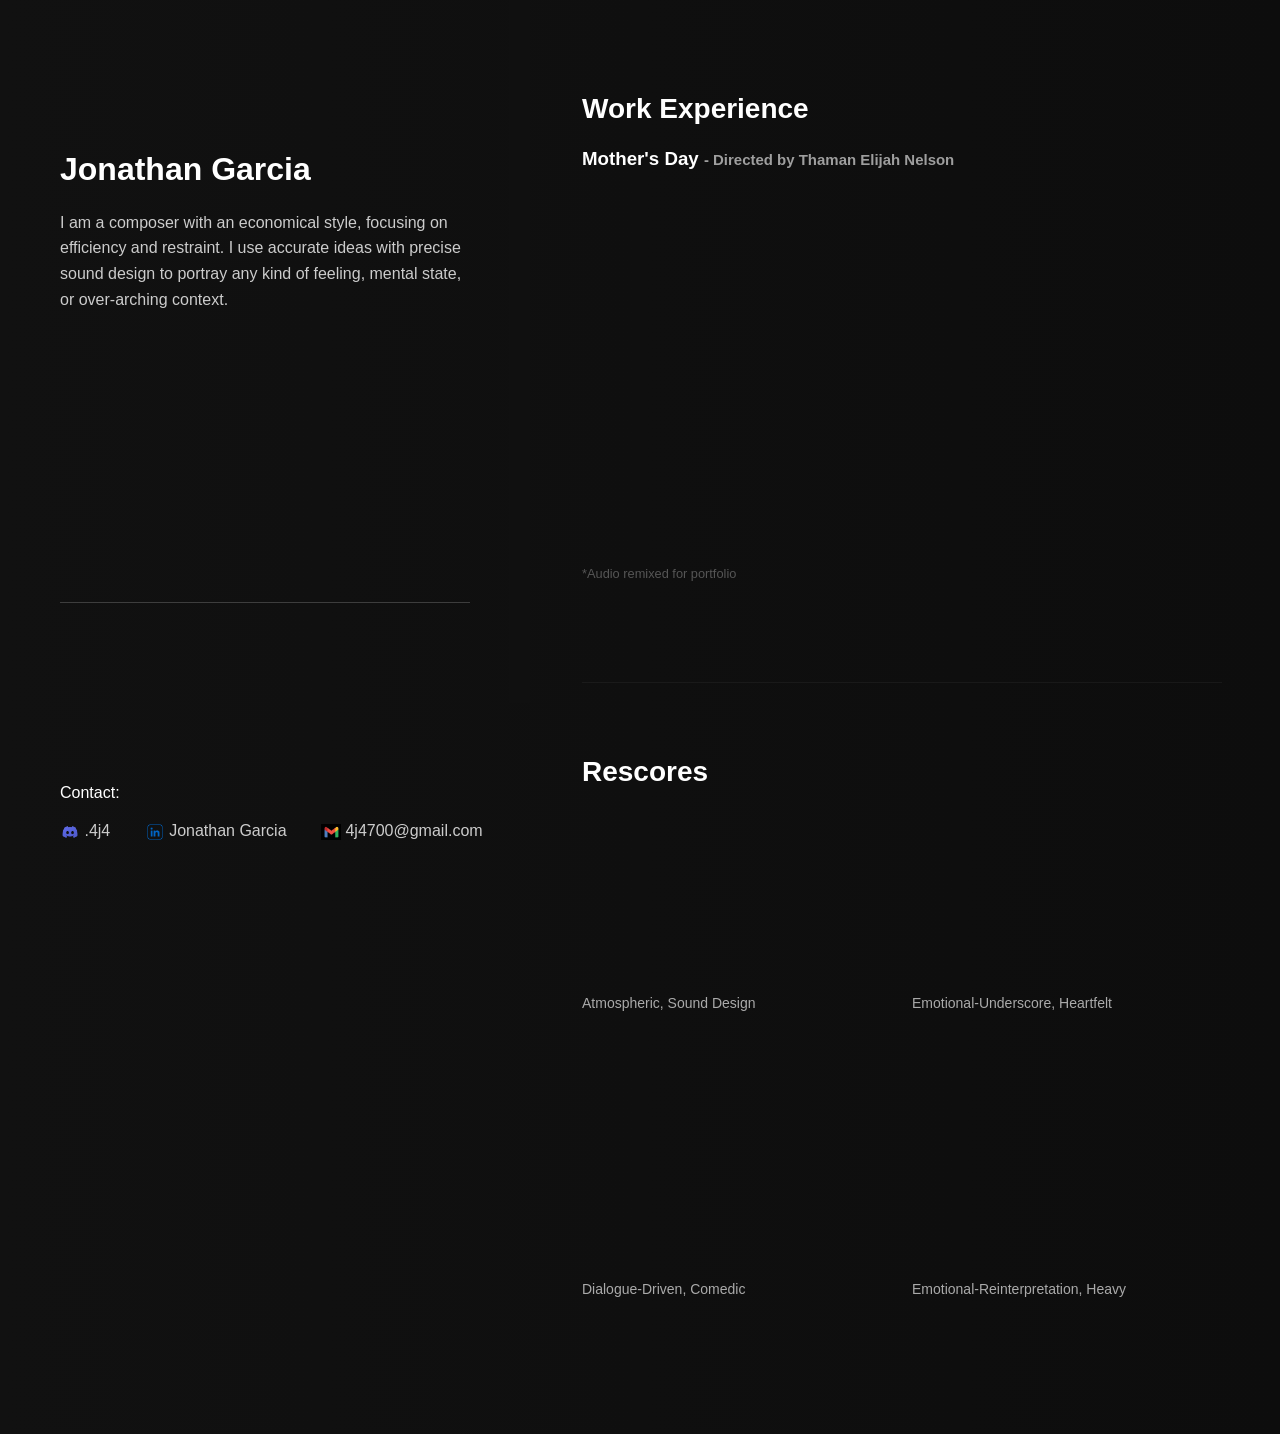
==== index.html @ 32bc4053 "Add files via upload" ====
<!DOCTYPE html>
 <html lang="en">
    <head>
        <meta charset="UTF-8">
        <title>Jonathan Garcia - Composer</title>
        <link rel="stylesheet" href="style.css">
    </head>
    <body>

        <!-- LEFT SIDE -->
        <div class="left">
           
            <div style="height: 70px;"></div>
            <h1>Jonathan Garcia</h1>
            <p>I am a composer with an economical style, focusing on efficiency and restraint. I use accurate ideas with precise sound design to portray any kind of feeling, mental state, or over-arching context.</p>
            <div class="break">
            </div>
            
            <div style="height:1px; background-color: rgba(255, 255, 255, 0.189); margin: 20px 0;"></div>
            <div style="height: 20px;"></div>
 
        </div>

        <!-- RIGHT SIDE -->
        <div class="right">
            <section class="main-project">
                <h2>Work Experience</h2>
                <!-- mothers day -->
                 <div class="project">

                    <h3>Mother's Day <span style="color: rgba(255, 255, 255, 0.6); font-size: 0.8em;"> - Directed by Thaman Elijah Nelson</span> </h3>
                <div style="padding:56.25% 0 0 0;position:relative;">
                    <iframe src="https://player.vimeo.com/video/1180027016?badge=0&amp;autopause=0&amp;player_id=0&amp;app_id=58479" 
                    frameborder="0" allow="fullscreen; picture-in-picture; clipboard-write; 
                    encrypted-media; web-share" referrerpolicy="strict-origin-when-cross-origin" 
                    style="position:absolute;top:0;left:0;width:100%;height:100%;" 
                    title="Mother's Day Soundtrack Compilation">
                </iframe></div><script src="https://player.vimeo.com/api/player.js"></script>
                <div style="height: 15px;"></div>
                <span style="color: rgba(255, 255, 255, 0.293); font-size: 0.8em;"> *Audio remixed for portfolio </span>
              

            </div>
            </section>

            <section class="rescores">
                <div style="height: 50px;"></div>
                <div style="height:1px; background-color: rgba(255, 255, 255, 0.048); margin: 0px 0;"></div>
                <div style="height: 50px;"></div>
                <h2>Rescores</h2>
                <!-- PROJECTS -->
            <div class="rescores-grid">
            <div class="project">
                <div style="padding:56.25% 0 0 0;position:relative;"><iframe src="https://player.vimeo.com/video/1180936733?h=fd25e96205&amp;badge=0&amp;autopause=0&amp;player_id=0&amp;app_id=58479" frameborder="0" allow="autoplay; fullscreen; picture-in-picture; clipboard-write; encrypted-media; web-share" referrerpolicy="strict-origin-when-cross-origin" style="position:absolute;top:0;left:0;width:100%;height:100%;" title="Blade Runner 2049 Flight to Wallace Scene Rescore"></iframe></div><script src="https://player.vimeo.com/api/player.js"></script>
                <p> Atmospheric, Sound Design
                </p>
            </div>

          <div class="project">
                <div style="padding:56.25% 0 0 0;position:relative;"><iframe src="https://player.vimeo.com/video/1180195581?badge=0&amp;autopause=0&amp;player_id=0&amp;app_id=58479" frameborder="0" allow="autoplay; fullscreen; picture-in-picture; clipboard-write; encrypted-media; web-share" referrerpolicy="strict-origin-when-cross-origin" style="position:absolute;top:0;left:0;width:100%;height:100%;" title="The Pursuit of Happyness Basketball Scene Rescore"></iframe></div><script src="https://player.vimeo.com/api/player.js"></script>
                <p> Emotional-Underscore, Heartfelt
                </p>
            </div>

            <div class="project">
                <div style="padding:56.25% 0 0 0;position:relative;">
                        <iframe src="https://player.vimeo.com/video/1180030955?badge=0&amp;autopause=0&amp;player_id=0&amp;app_id=58479"
                        frameborder="0" allow="fullscreen; picture-in-picture; clipboard-write; 
                        encrypted-media; web-share" referrerpolicy="strict-origin-when-cross-origin" 
                        style="position:absolute;top:0;left:0;width:100%;height:100%;" 
                        title="Gamers! Rumor Fuel Scene Rescore">
                    </iframe></div><script src="https://player.vimeo.com/api/player.js"></script>
                <p> Dialogue-Driven, Comedic </p>
            </div>

            <div class="project">
                    <div style="padding:56.25% 0 0 0;position:relative;">
                    <iframe src="https://player.vimeo.com/video/1179742476?badge=0&amp;autopause=0&amp;player_id=0&amp;app_id=58479"
                     frameborder="0" allow="autoplay; fullscreen; picture-in-picture; clipboard-write; 
                     encrypted-media; web-share" referrerpolicy="strict-origin-when-cross-origin" 
                     style="position:absolute;top:0;left:0;width:100%;height:100%;" 
                     title="Solo Leveling Igris Fight Ending Rescore">
                    </iframe></div><script src="https://player.vimeo.com/api/player.js"></script>
                <p> Emotional-Reinterpretation, Heavy </p>
            </div>
        </div>
          </section>
        </div>

            <div class="contact-section">
                Contact: 
             <p>
             
            <span style="margin-right: 30px;">
                <img src="Images/discord_PNG3.webp" alt="Discord" style="width:20px; vertical-align:middle;">
             .4j4
            </span>
            <span style="margin-right: 30px;">
              <img src="Images/linkedin_png.webp" alt="LinkedIn" style="width:20px; vertical-align:middle;">
             Jonathan Garcia
             </span>
             <span style="margin-right: 30px;">
              <img src="Images/gmail_png.webp" alt="Email" style="width:20px; vertical-align:middle;">
             4j4700@gmail.com
             </span>
            </p>
            </div>

    </body>
 </html>
---- style.css ----
body {
    margin: 0;
    font-family: Arial, sans-serif;
    /*background: #101010;*/
    background: linear-gradient(270deg, #0d0d0d, #111111);
    color: white;
    overflow-x: hidden;   /* prevent horizontal scroll */
}

/*section {
    padding: 60px 20px;
    max-width: 1000px;
    margin: auto;
}*/

.hero {
    display: flex;
    justify-content: flex-start;
    align-items: flex-start;
    height: 100vh;
    padding: 40px;
}

.hero h1 {
    font-size: 48px;
    margin-bottom: 10px;
}

.hero p {
    font-size: 20px;
    color: #aaa;
}

.projects h2 {
    margin-bottom: 30px;
}

.project {
    margin-bottom: 50px;
}

.project iframe {
    width: 100%;
    height: 400px;
    border: none;
    border-radius: 10px;
}

.project h3 {
    margin-top: 10px;
}

h2 {
    font-size: 28px;
}

p {
    line-height: 1.6;
    color: #ccc;
}

.project iframe {
    transition: transform 0.3s ease;
}

.project iframe:hover {
    transform: scale(1.02);
}

.container {
    display: flex;
    height: 100vh;
}

.left {
    width: 32%;
    padding: 60px;    
    position: fixed;
    top: 0;
    left: 0;

background: rgba(19, 19, 19, 0.412);

}

.right {
    margin-left: 40%;
    width: 50%;
    height: auto;        /* let it expand with content */
    padding: 70px;

    overflow: visible;   /* no internal scroll */
}

.rescores-grid {
    display: grid;
    grid-template-columns: 1fr 1fr;
    gap: 20px;
}

.project p {
    font-size: 14px;       /* smaller than body text */
    color: #aaa;           /* lighter than main text */
    margin-top: 8px;
    line-height: 1.4;
}

.contact-section {
    position: fixed;
    bottom: 40px;
    left: 60px;
}

.break {
    margin-top: 290px;
}

@media (max-width: 1200px) {
    .container {
        flex-direction: column;

        
    }

    

    body {
    margin: 0;
    font-family: Arial, sans-serif;
    /*background: #101010;*/
    background: linear-gradient(180deg, #0d0d0d, #111111);
    color: white;
    overflow-x: hidden;   /* prevent horizontal scroll */

    
}

    .left {
        position: relative !important;   /* override any fixed positioning */
        width: 100% !important;
        height: auto;
        padding: 20px;
    }

    .right {
        margin-left: 0 !important;       /* remove left margin */
        width: 100% !important;
        padding: 20px;
    }

    p {
        padding-left: 15px;
        padding-right: 15px;
        text-align: center; /* optional, looks nicer on small screens */
    }

    h1 {
        padding-left: 15px;
        padding-right: 15px;
        text-align: center;
    }

    .contact-section {
        position: relative;  /* stops being fixed */
        bottom: auto;
        left: auto;
        width: 100%;
        padding: 15px;       /* internal spacing */
        text-align: center;  /* looks nice on narrow screens */
        box-sizing: border-box;
    }

    .break {
        margin-top: 1px;
}
}
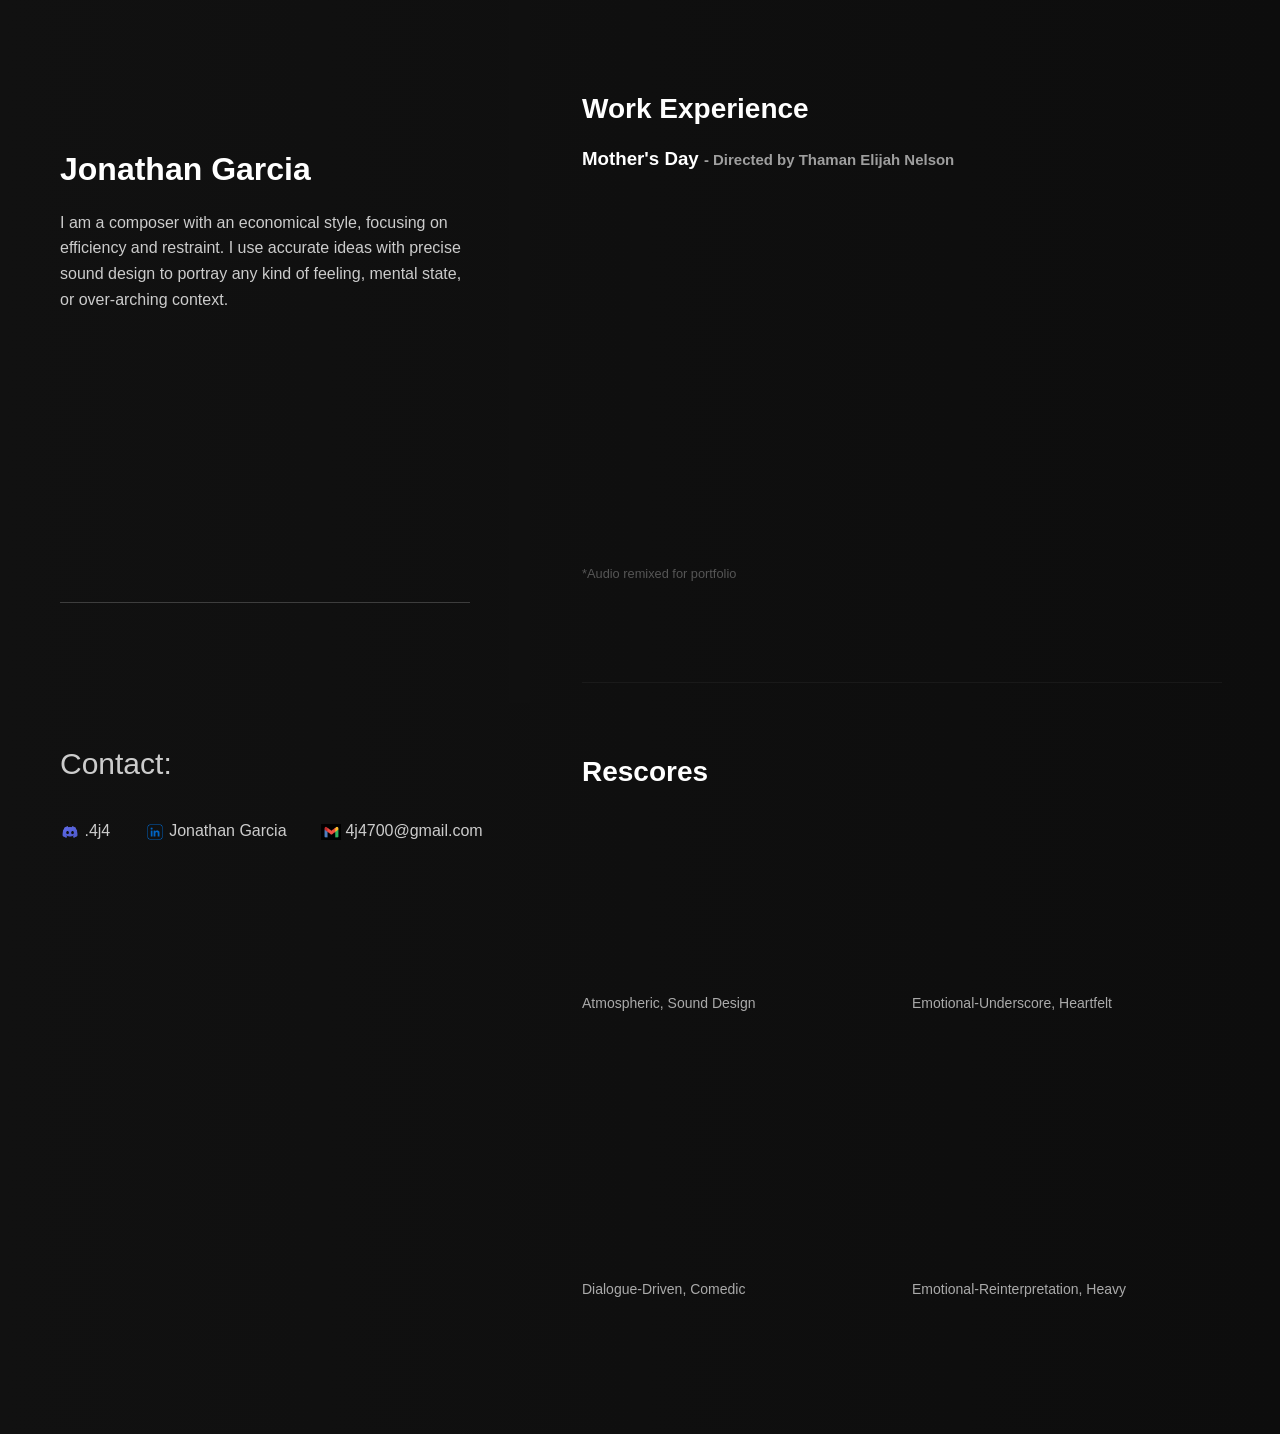
==== commit c15e51fe: "Add files via upload" ====
--- a/index.html
+++ b/index.html
@@ -12,6 +12,7 @@
            
             <div style="height: 70px;"></div>
             <h1>Jonathan Garcia</h1>
+            
             <p>I am a composer with an economical style, focusing on efficiency and restraint. I use accurate ideas with precise sound design to portray any kind of feeling, mental state, or over-arching context.</p>
             <div class="break">
             </div>
@@ -88,7 +89,9 @@
         </div>
 
             <div class="contact-section">
+                <p style="font-size: 30px">
                 Contact: 
+                </p>
              <p>
              
             <span style="margin-right: 30px;">
--- a/style.css
+++ b/style.css
@@ -115,6 +115,10 @@
     margin-top: 290px;
 }
 
+.composer {
+    font-size: 20px;
+}
+
 @media (max-width: 1200px) {
     .container {
         flex-direction: column;
@@ -133,6 +137,37 @@
     overflow-x: hidden;   /* prevent horizontal scroll */
 
     
+}
+
+h1{
+    font-size: 70px;
+}
+
+
+h2 {
+    font-size: 60px;
+}
+
+p {
+    line-height: 1.6;
+    color: #ccc;
+    font-size: 30px;
+}
+
+h3{
+    font-size: 40px;
+}
+
+
+.rescores-grid {
+    display:block;
+}
+
+.project p {
+    font-size: 30px;       /* smaller than body text */
+    color: #aaa;           /* lighter than main text */
+    margin-top: 8px;
+    line-height: 1.4;
 }
 
     .left {
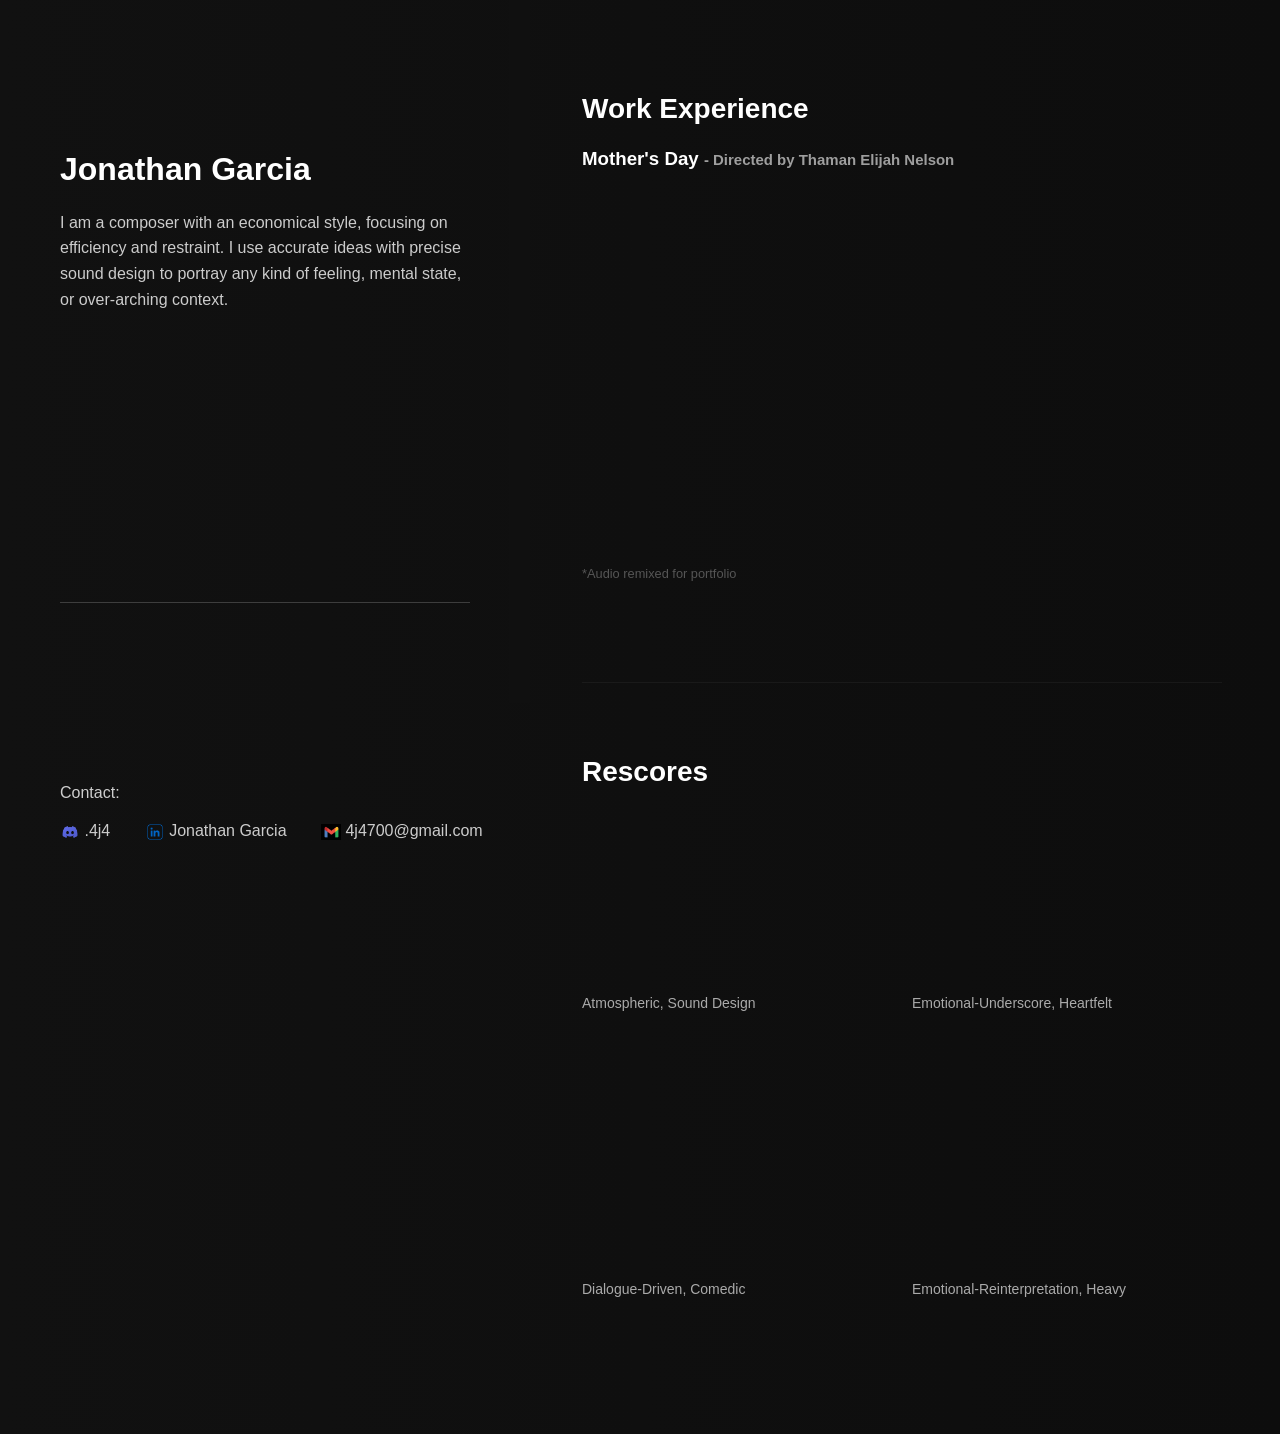
==== commit 037fff57: "Add files via upload" ====
--- a/index.html
+++ b/index.html
@@ -89,9 +89,9 @@
         </div>
 
             <div class="contact-section">
-                <p style="font-size: 30px">
+                <div class="contact-header">
                 Contact: 
-                </p>
+                </div>
              <p>
              
             <span style="margin-right: 30px;">
--- a/style.css
+++ b/style.css
@@ -119,6 +119,10 @@
     font-size: 20px;
 }
 
+.contact-header {
+    color: rgba(255, 255, 255, 0.797);
+}
+
 @media (max-width: 1200px) {
     .container {
         flex-direction: column;
@@ -158,6 +162,10 @@
     font-size: 40px;
 }
 
+.contact-header {
+    color: rgba(255, 255, 255, 0.83);
+    font-size: 30px;
+}
 
 .rescores-grid {
     display:block;
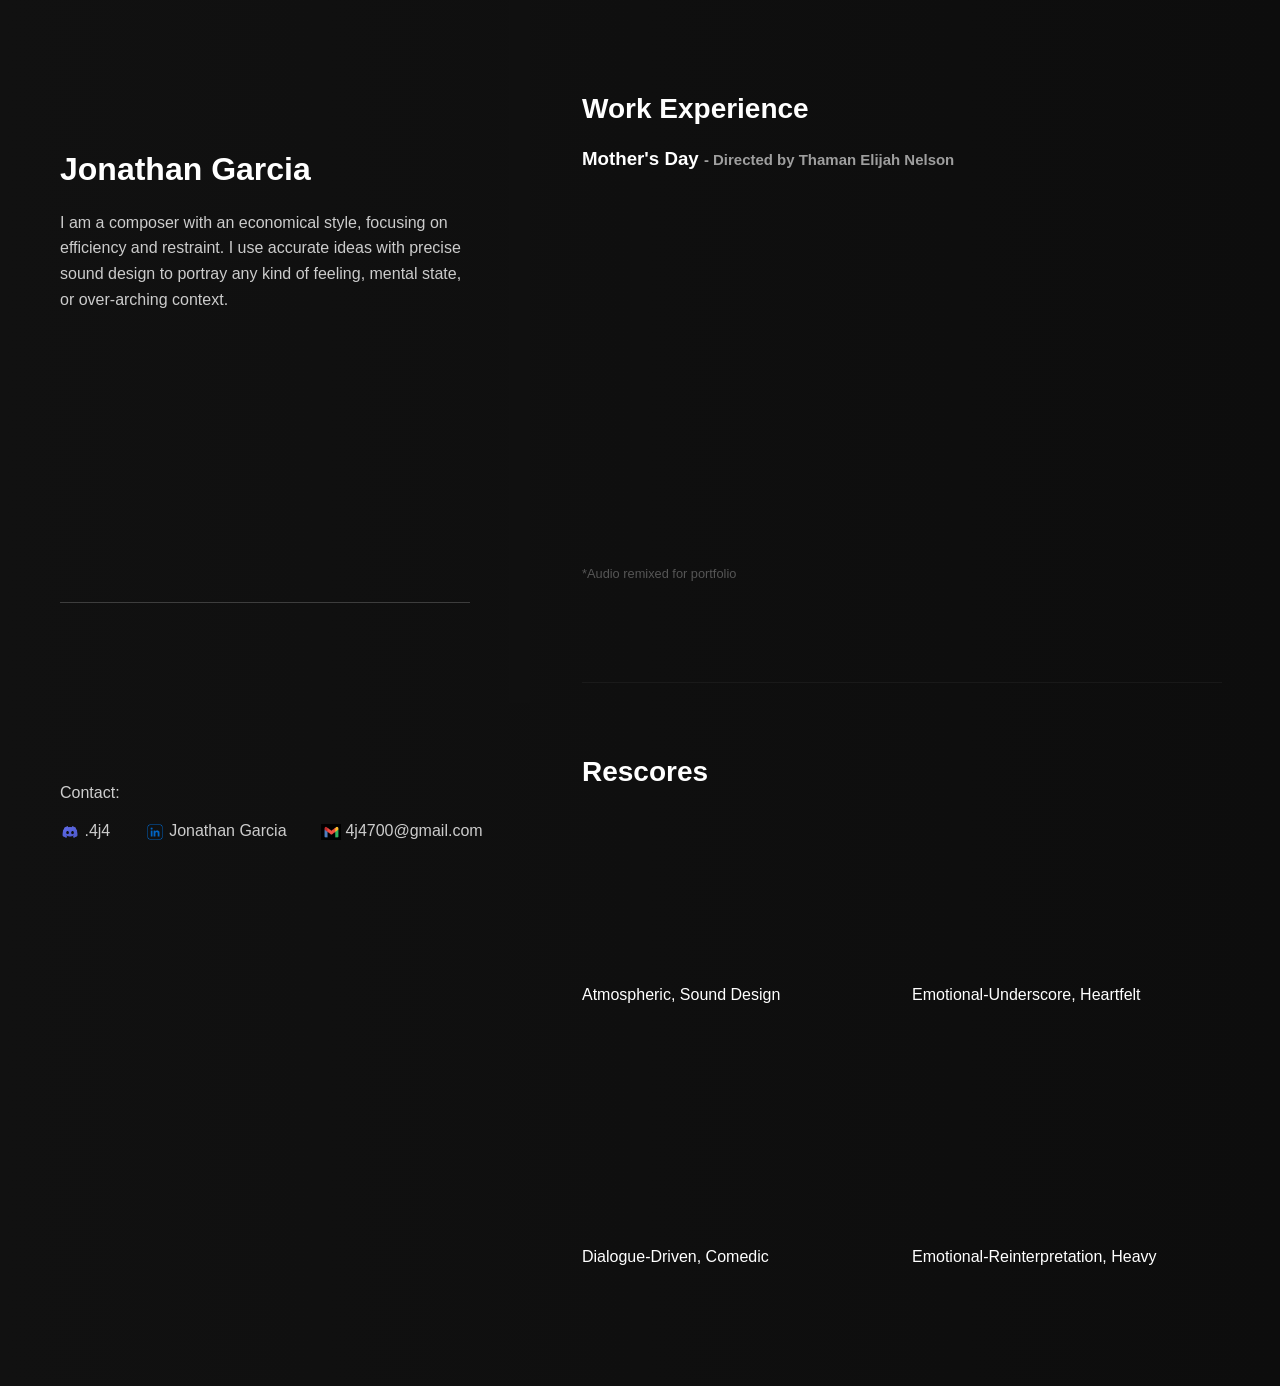
==== commit 260f500d: "Fix HTML formatting and structure" ====
--- a/index.html
+++ b/index.html
@@ -53,14 +53,15 @@
             <div class="rescores-grid">
             <div class="project">
                 <div style="padding:56.25% 0 0 0;position:relative;"><iframe src="https://player.vimeo.com/video/1180936733?h=fd25e96205&amp;badge=0&amp;autopause=0&amp;player_id=0&amp;app_id=58479" frameborder="0" allow="autoplay; fullscreen; picture-in-picture; clipboard-write; encrypted-media; web-share" referrerpolicy="strict-origin-when-cross-origin" style="position:absolute;top:0;left:0;width:100%;height:100%;" title="Blade Runner 2049 Flight to Wallace Scene Rescore"></iframe></div><script src="https://player.vimeo.com/api/player.js"></script>
-                <p> Atmospheric, Sound Design
-                </p>
+                <div class="space"> Atmospheric, Sound Design
+                </div>
             </div>
 
           <div class="project">
                 <div style="padding:56.25% 0 0 0;position:relative;"><iframe src="https://player.vimeo.com/video/1180195581?badge=0&amp;autopause=0&amp;player_id=0&amp;app_id=58479" frameborder="0" allow="autoplay; fullscreen; picture-in-picture; clipboard-write; encrypted-media; web-share" referrerpolicy="strict-origin-when-cross-origin" style="position:absolute;top:0;left:0;width:100%;height:100%;" title="The Pursuit of Happyness Basketball Scene Rescore"></iframe></div><script src="https://player.vimeo.com/api/player.js"></script>
-                <p> Emotional-Underscore, Heartfelt
-                </p>
+                <div class="space"> Emotional-Underscore, Heartfelt
+                </div>
+
             </div>
 
             <div class="project">
@@ -71,7 +72,8 @@
                         style="position:absolute;top:0;left:0;width:100%;height:100%;" 
                         title="Gamers! Rumor Fuel Scene Rescore">
                     </iframe></div><script src="https://player.vimeo.com/api/player.js"></script>
-                <p> Dialogue-Driven, Comedic </p>
+                <div class="space"> Dialogue-Driven, Comedic </div>
+
             </div>
 
             <div class="project">
@@ -82,7 +84,8 @@
                      style="position:absolute;top:0;left:0;width:100%;height:100%;" 
                      title="Solo Leveling Igris Fight Ending Rescore">
                     </iframe></div><script src="https://player.vimeo.com/api/player.js"></script>
-                <p> Emotional-Reinterpretation, Heavy </p>
+                <div class="space"> Emotional-Reinterpretation, Heavy </div>
+
             </div>
         </div>
           </section>
@@ -110,4 +113,4 @@
             </div>
 
     </body>
- </html>+ </html>
--- a/style.css
+++ b/style.css
@@ -123,6 +123,10 @@
     color: rgba(255, 255, 255, 0.797);
 }
 
+.space {
+    margin-top: 0px;
+}
+
 @media (max-width: 1200px) {
     .container {
         flex-direction: column;
@@ -140,22 +144,25 @@
     color: white;
     overflow-x: hidden;   /* prevent horizontal scroll */
 
-    
-}
-
-h1{
-    font-size: 70px;
-}
+    transform: scale(1.3);
+        transform-origin: top left;
+        width: 90%;
+}
+
 
 
 h2 {
-    font-size: 60px;
+    font-size: 100px;
 }
 
 p {
-    line-height: 1.6;
+    line-height: 1.4;
     color: #ccc;
     font-size: 30px;
+
+    padding-left: 15px;
+        padding-right: 15px;
+        text-align: center; /* optional, looks nicer on small screens */
 }
 
 h3{
@@ -176,6 +183,7 @@
     color: #aaa;           /* lighter than main text */
     margin-top: 8px;
     line-height: 1.4;
+    margin-bottom: 20px;
 }
 
     .left {
@@ -191,16 +199,11 @@
         padding: 20px;
     }
 
-    p {
-        padding-left: 15px;
-        padding-right: 15px;
-        text-align: center; /* optional, looks nicer on small screens */
-    }
-
     h1 {
         padding-left: 15px;
         padding-right: 15px;
         text-align: center;
+        font-size: 100px;
     }
 
     .contact-section {
@@ -216,4 +219,14 @@
     .break {
         margin-top: 1px;
 }
-}+
+    img {
+        transform: scale(2);
+        transform-origin: center;
+    }
+
+    .space {
+    margin-top: 100px;
+}
+    
+}
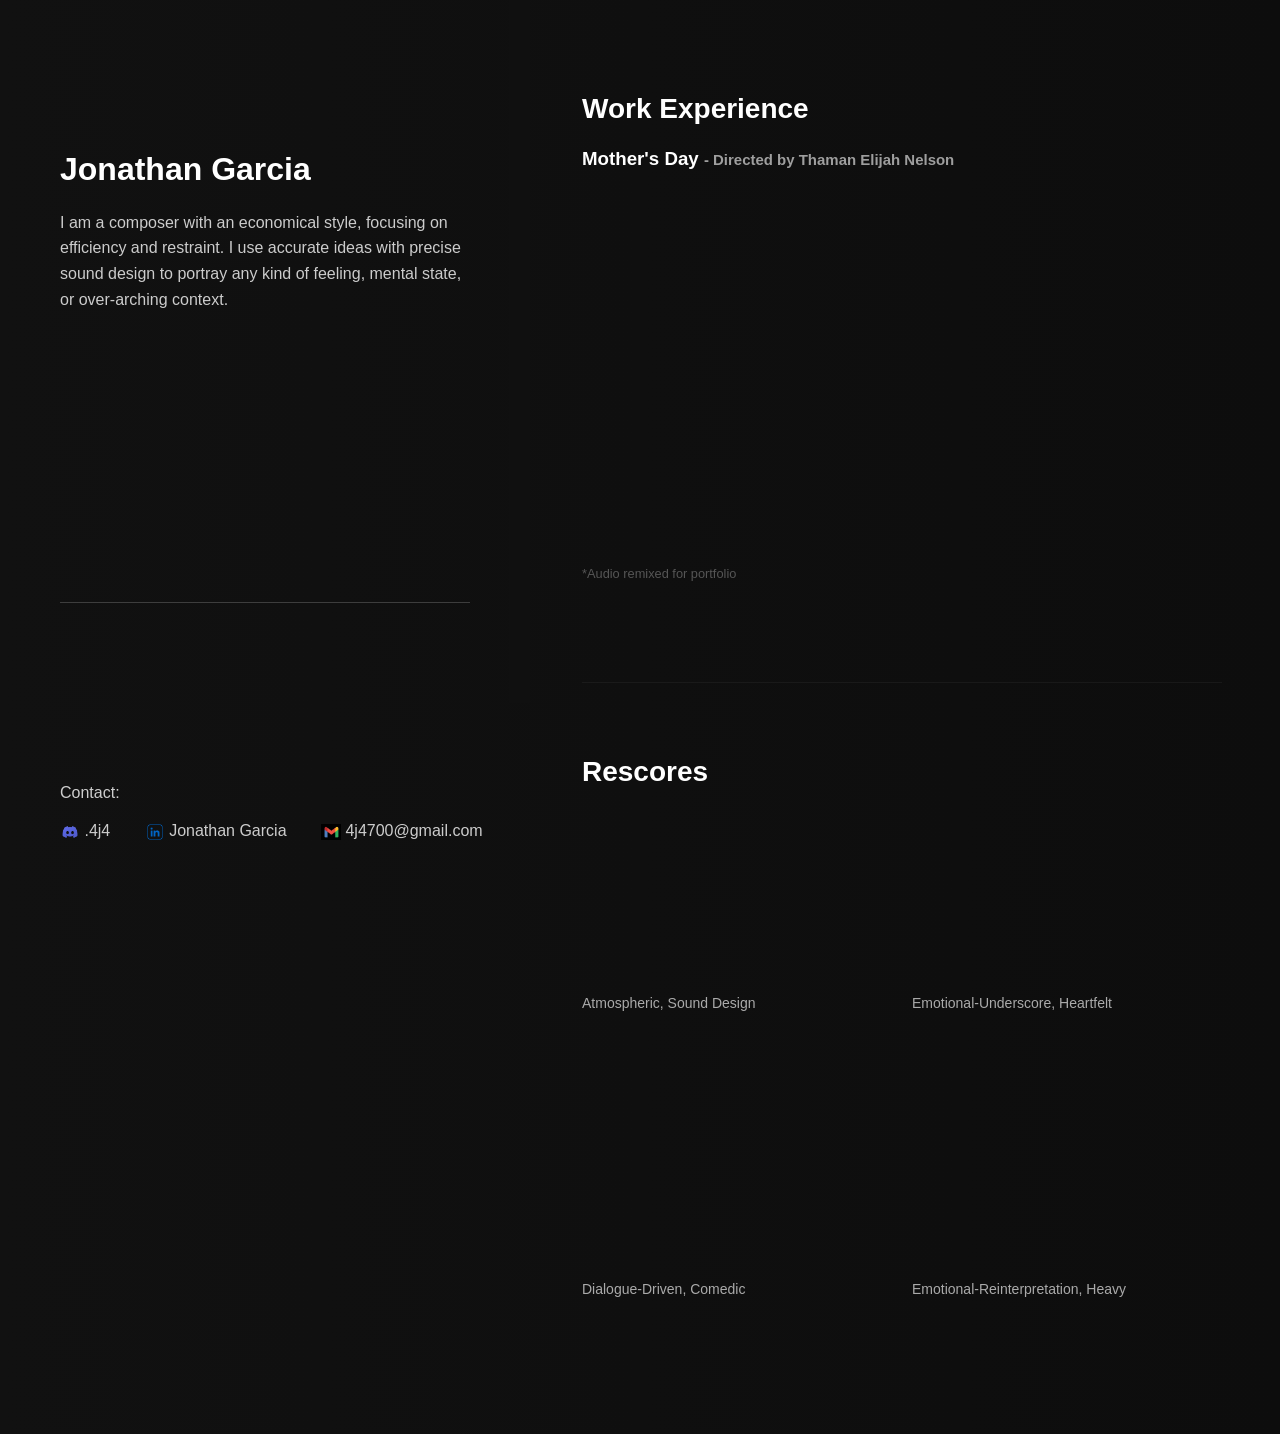
==== commit e6d12bb2: "Format HTML file with proper syntax" ====
--- a/index.html
+++ b/index.html
@@ -53,14 +53,14 @@
             <div class="rescores-grid">
             <div class="project">
                 <div style="padding:56.25% 0 0 0;position:relative;"><iframe src="https://player.vimeo.com/video/1180936733?h=fd25e96205&amp;badge=0&amp;autopause=0&amp;player_id=0&amp;app_id=58479" frameborder="0" allow="autoplay; fullscreen; picture-in-picture; clipboard-write; encrypted-media; web-share" referrerpolicy="strict-origin-when-cross-origin" style="position:absolute;top:0;left:0;width:100%;height:100%;" title="Blade Runner 2049 Flight to Wallace Scene Rescore"></iframe></div><script src="https://player.vimeo.com/api/player.js"></script>
-                <div class="space"> Atmospheric, Sound Design
-                </div>
+                <p> Atmospheric, Sound Design
+                </p>
             </div>
 
           <div class="project">
                 <div style="padding:56.25% 0 0 0;position:relative;"><iframe src="https://player.vimeo.com/video/1180195581?badge=0&amp;autopause=0&amp;player_id=0&amp;app_id=58479" frameborder="0" allow="autoplay; fullscreen; picture-in-picture; clipboard-write; encrypted-media; web-share" referrerpolicy="strict-origin-when-cross-origin" style="position:absolute;top:0;left:0;width:100%;height:100%;" title="The Pursuit of Happyness Basketball Scene Rescore"></iframe></div><script src="https://player.vimeo.com/api/player.js"></script>
-                <div class="space"> Emotional-Underscore, Heartfelt
-                </div>
+                <p> Emotional-Underscore, Heartfelt
+                </p>
 
             </div>
 
@@ -72,7 +72,7 @@
                         style="position:absolute;top:0;left:0;width:100%;height:100%;" 
                         title="Gamers! Rumor Fuel Scene Rescore">
                     </iframe></div><script src="https://player.vimeo.com/api/player.js"></script>
-                <div class="space"> Dialogue-Driven, Comedic </div>
+                <p> Dialogue-Driven, Comedic </p>
 
             </div>
 
@@ -84,7 +84,7 @@
                      style="position:absolute;top:0;left:0;width:100%;height:100%;" 
                      title="Solo Leveling Igris Fight Ending Rescore">
                     </iframe></div><script src="https://player.vimeo.com/api/player.js"></script>
-                <div class="space"> Emotional-Reinterpretation, Heavy </div>
+                <p> Emotional-Reinterpretation, Heavy </p>
 
             </div>
         </div>
--- a/style.css
+++ b/style.css
@@ -226,7 +226,7 @@
     }
 
     .space {
-    margin-top: 100px;
+    margin-bottom: 50px;
 }
     
 }
